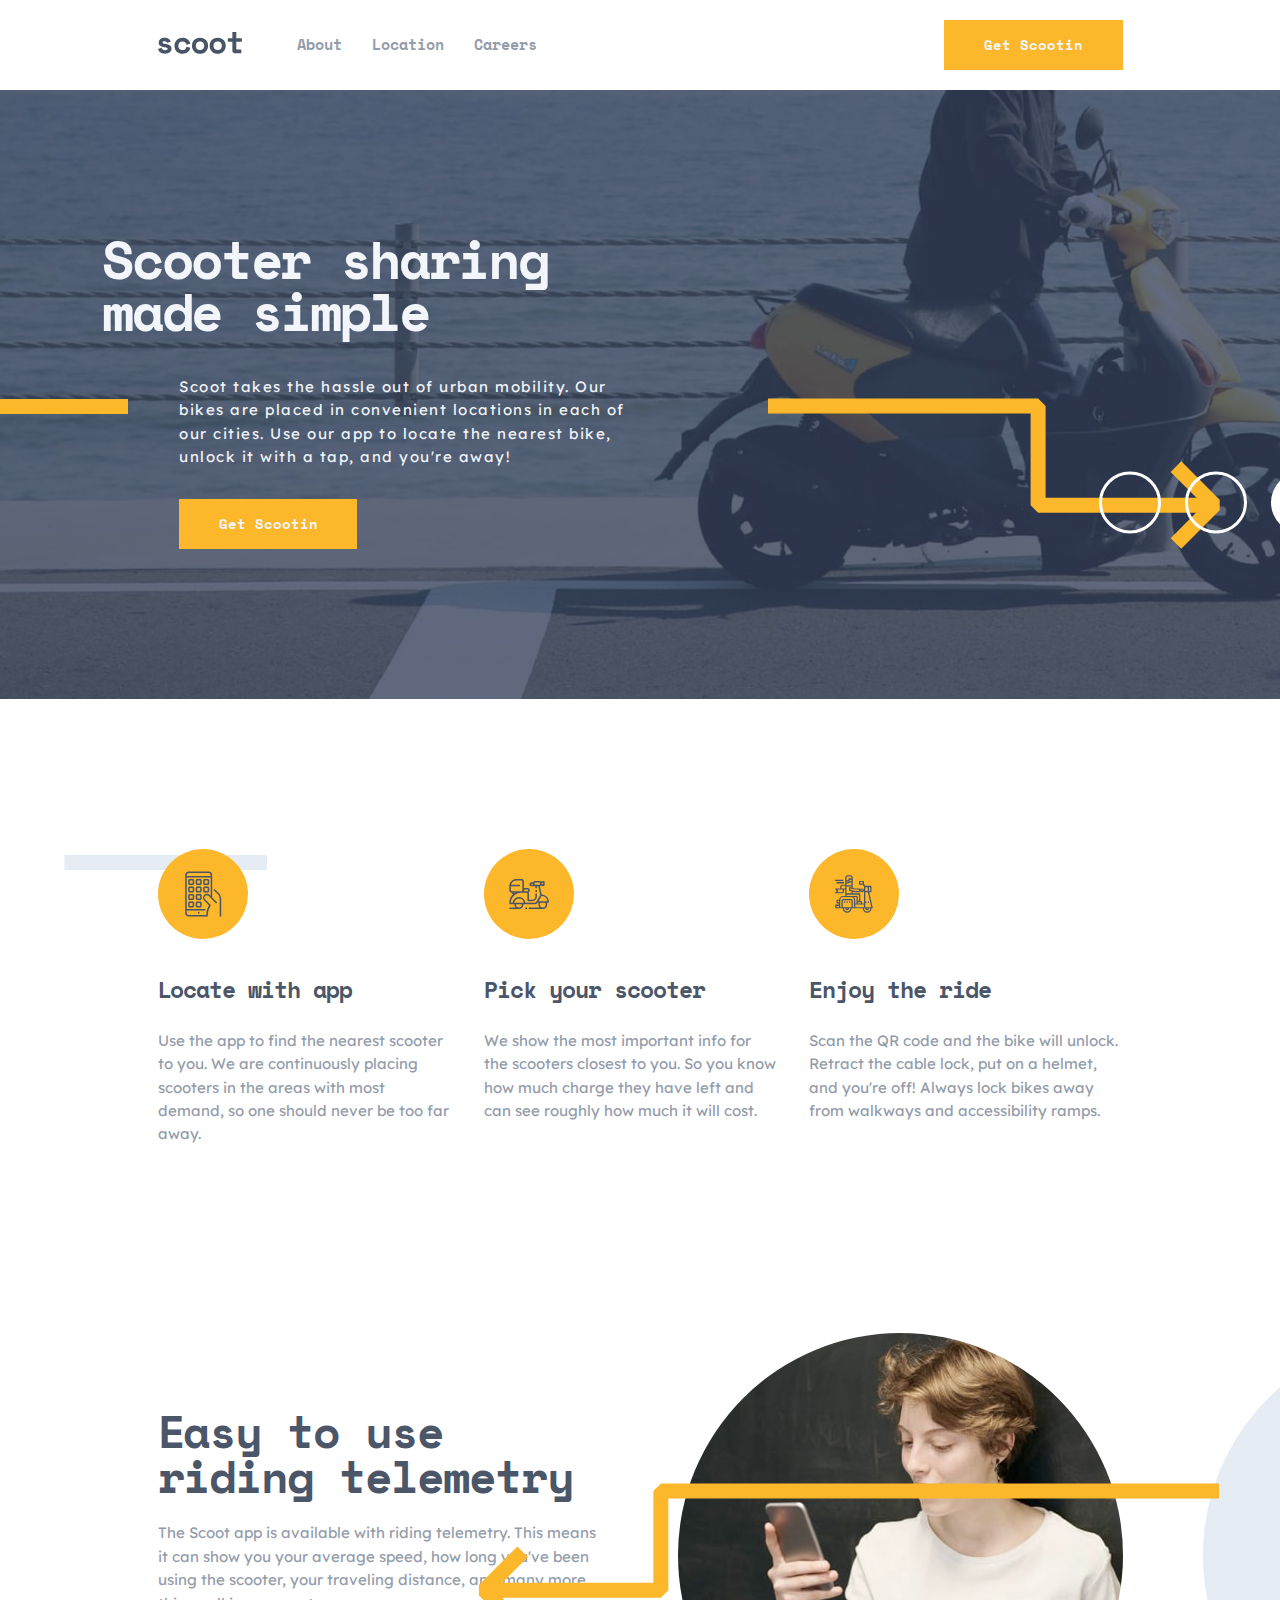
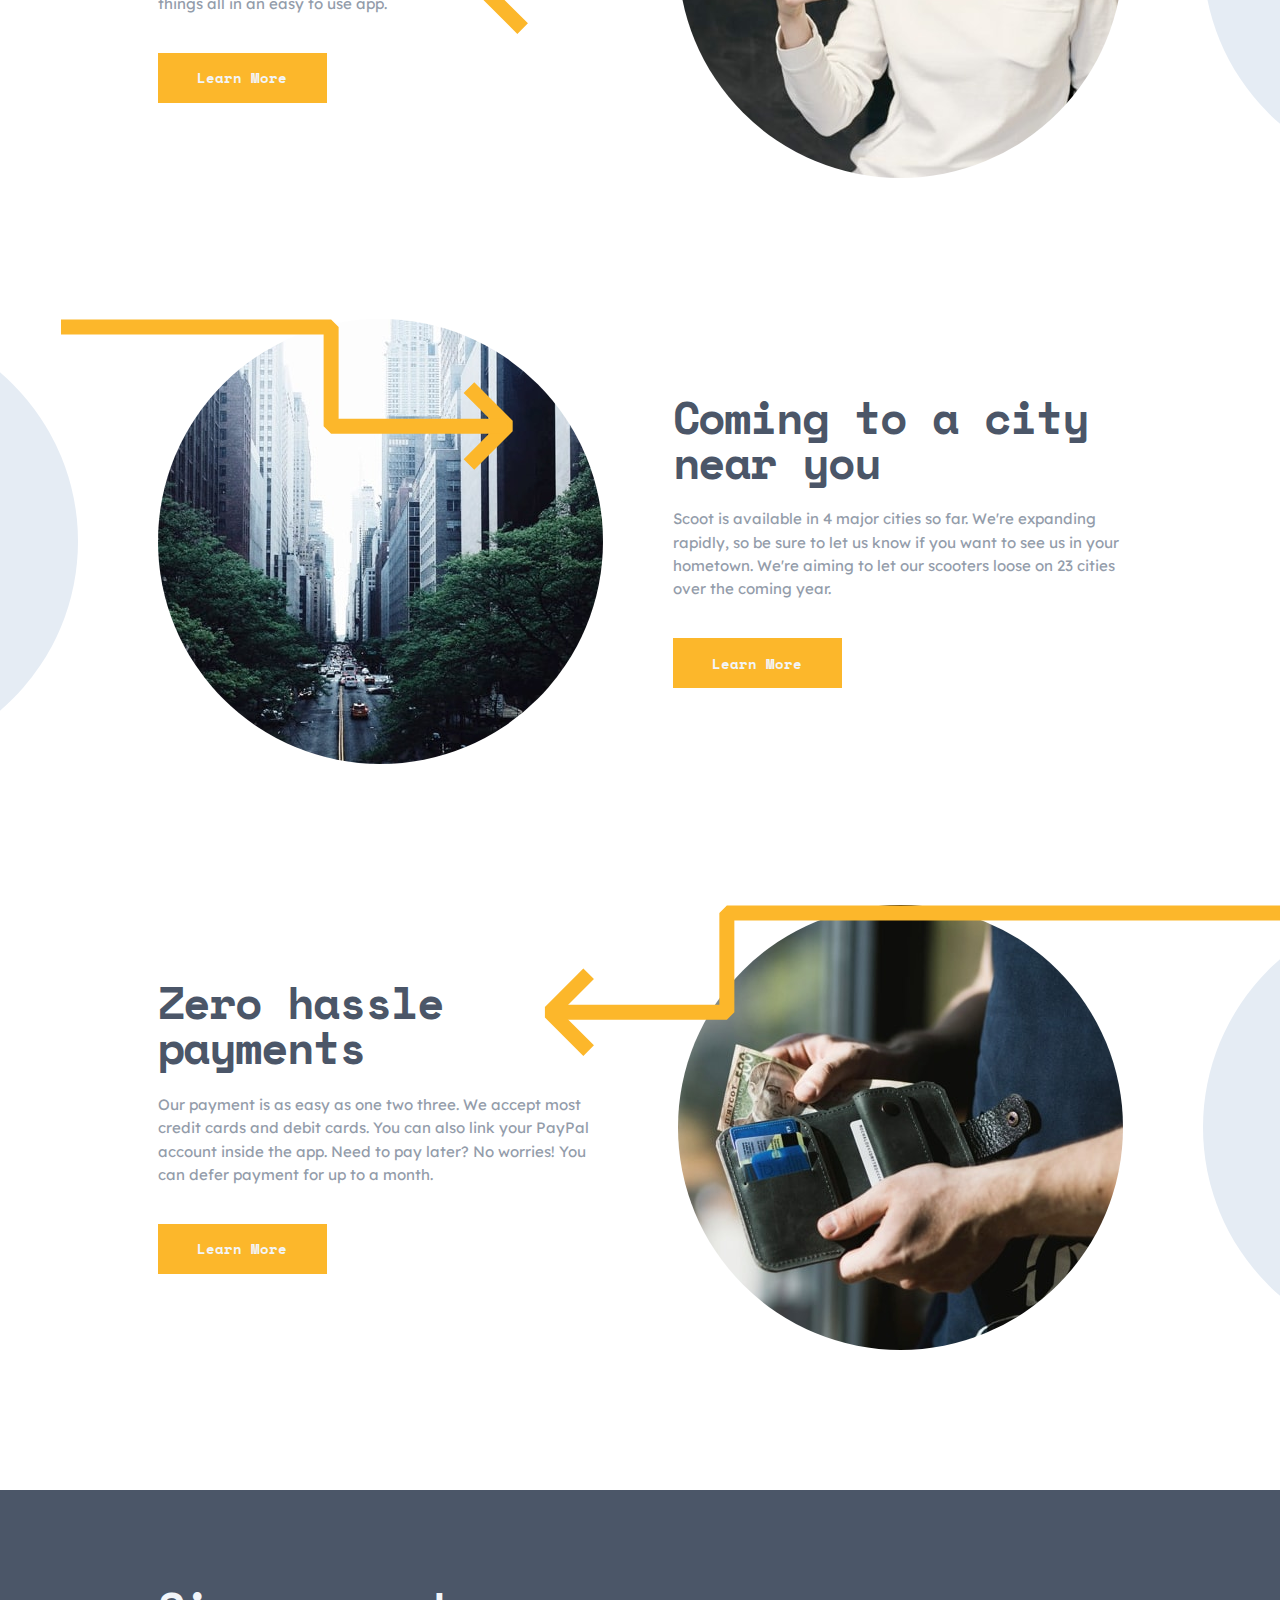
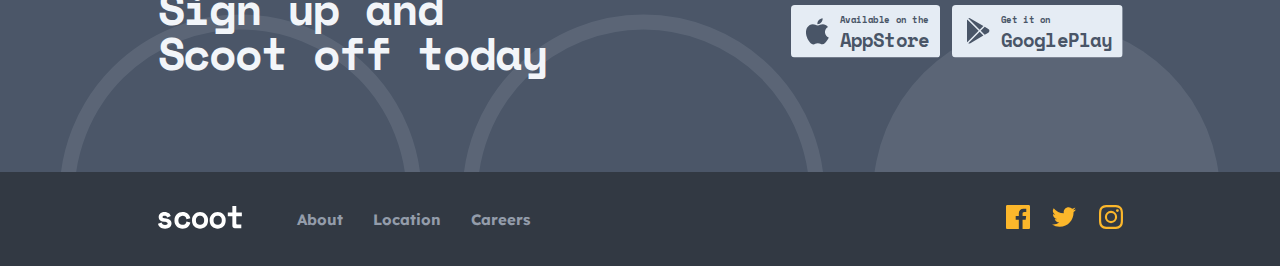
==== index.html @ b6e94b31 "first commit" ====
<!DOCTYPE html>
<html lang="en">

<head>
  <meta charset="UTF-8">
  <meta name="viewport" content="width=device-width, initial-scale=1.0">

  <link rel="icon" type="image/png" sizes="32x32" href="./src/assets/favicon-32x32.png">

  <title>Frontend Mentor | Scoot</title>

  <link rel="stylesheet" href="./src/css/styles.css">
  <script defer src="./src/js/script.js"></script>
</head>

<body>
  <!-- Header -->
  <header class='header'>
    <a href="#"><img class="logo" src="./src/assets/logo.svg" alt="Company Logo"></a>
    <button class="mobile-nav-toggle" aria-controls="primary-navigation" aria-expanded="false"></button>
    <nav data-visible="false">
      <ul>
        <li class="nav-links"><a href="./src/html/about.html">About</a></li>
        <li class="nav-links"><a href="./src/html/locations.html">Location</a></li>
        <li class="nav-links"><a href="./src/html/careers.html">Careers</a></li>
      </ul>
      <button class="primary" id="primary-nav-btn"><a href="#cta-section">Get Scootin</a></button>
    </nav>
  </header>

  <main>
    <!-- Hero Section-->
    <section id="hero-section">
      <div id="hero--main-content">
        <h1>Scooter sharing made simple</h1>
        <svg class="line" id="horizontal-yellow-line" xmlns="http://www.w3.org/2000/svg" width="203" height="15">
          <path fill="none" stroke="#FCB72B" stroke-width="15" d="M203 7.5H.5" />
        </svg>
        <p>Scoot takes the hassle out of urban mobility. Our bikes are placed in convenient
          locations in each of our cities. Use our app to locate the nearest bike, unlock
          it with a tap, and you're away!</p>
        <button class="primary"><a href="#cta-section">Get Scootin</a></button>
      </div>
      <svg class="right-arrow" xmlns="http://www.w3.org/2000/svg" width="452" height="151">
        <g fill="none" fill-rule="evenodd" stroke="#FCB72B" stroke-linejoin="bevel" stroke-width="15">
          <path d="M407.952 145.444l38.426-38.426-38.426-38.426" />
          <path d="M0 8h270.115v99.369h176.263" />
        </g>
      </svg>
      <svg class="white-circles" xmlns="http://www.w3.org/2000/svg" width="234" height="63">
        <g fill="none" fill-rule="evenodd">
          <circle cx="31" cy="31.5" r="29.5" stroke="#FFF" stroke-width="3" />
          <circle cx="117" cy="31.5" r="29.5" stroke="#FFF" stroke-width="3" />
          <circle cx="203" cy="31.5" r="31" fill="#FFF" />
        </g>
      </svg>
    </section>

    <!--- Features section --->
    <section id="features-section">
      <svg class="line" id="gray-line" xmlns="http://www.w3.org/2000/svg" width="203" height="15">
        <path fill="none" stroke="#FCB72B" stroke-width="15" d="M203 7.5H.5" />
      </svg>
      <ul>
        <li>
          <img src="./src/assets/icons/locate.svg" alt="Locate">
          <div>
            <h4>Locate with app</h4>
            <p>Use the app to find the nearest scooter to you. We are continuously placing scooters
              in the areas with most demand, so one should never be too far away.</p>
          </div>
        </li>
        <li>
          <img src="./src/assets/icons/scooter.svg" alt="Scooter">
          <div>
            <h4>Pick your scooter</h4>
            <p>We show the most important info for the scooters closest to you. So you know how much
              charge they have left and can see roughly how much it will cost.</p>
          </div>
        </li>
        <li>
          <img src="./src/assets/icons/ride.svg" alt="Ride">
          <div>
            <h4>Enjoy the ride</h4>
            <p>Scan the QR code and the bike will unlock. Retract the cable lock, put on a helmet,
              and you're off! Always lock bikes away from walkways and accessibility ramps.</p>
          </div>
        </li>
      </ul>
    </section>

    <!-- Description section -->
    <section class="description-section">
      <ul>
        <li class="description" id="description__1">
          <img class="description-img" src="./src/assets/images/telemetry.jpg" alt="Riding telemetry">
          <svg class="left-downward-arrow" xmlns="http://www.w3.org/2000/svg" width="741" height="151">
            <g fill="none" fill-rule="evenodd" stroke="#FCB72B" stroke-linejoin="bevel" stroke-width="15">
              <path d="M740.969 8H182.854v99.369H6.591" />
              <path d="M44.64 145.64L6.214 107.214 44.64 68.787" />
            </g>
          </svg>
          <svg class="circle" id="circle__1" xmlns="http://www.w3.org/2000/svg" width="445" height="445">
            <circle cx="302.5" cy="222.5" r="222.5" fill="#E5ECF4" fill-rule="evenodd" transform="translate(-80)" />
          </svg>
          <div class="description-text">
            <h2>Easy to use riding telemetry</h2>
            <p>The Scoot app is available with riding telemetry. This means it can show you your
              average speed, how long you've been using the scooter, your traveling distance,
              and many more things all in an easy to use app.</p>
            <button class="primary"><a href="./src/html/about.html">Learn More</a></button>
          </div>
        </li>
        <li class="description" id="description__2">
          <img class="description-img" src="./src/assets/images/near-you.jpg" alt="City near you">
          <svg class="right-arrow" xmlns="http://www.w3.org/2000/svg" width="452" height="151">
            <g fill="none" fill-rule="evenodd" stroke="#FCB72B" stroke-linejoin="bevel" stroke-width="15">
              <path d="M407.952 145.444l38.426-38.426-38.426-38.426" />
              <path d="M0 8h270.115v99.369h176.263" />
            </g>
          </svg>
          <svg class="circle" id="circle__2" xmlns="http://www.w3.org/2000/svg" width="445" height="445">
            <circle cx="302.5" cy="222.5" r="222.5" fill="#E5ECF4" fill-rule="evenodd" transform="translate(-80)" />
          </svg>
          <div class="description-text">
            <h2>Coming to a city near you</h2>
            <p>Scoot is available in 4 major cities so far. We're expanding rapidly, so be sure
              to let us know if you want to see us in your hometown. We're aiming to let our
              scooters loose on 23 cities over the coming year.</p>
            <button class="primary"><a href="./src/html/locations.html">Learn More</a></button>
          </div>
        </li>
        <li class="description" id="description__3">
          <img class="description-img" src="./src/assets/images/payments.jpg" alt="Zero hassle payments">
          <svg class="left-downward-arrow" xmlns="http://www.w3.org/2000/svg" width="741" height="151">
            <g fill="none" fill-rule="evenodd" stroke="#FCB72B" stroke-linejoin="bevel" stroke-width="15">
              <path d="M740.969 8H182.854v99.369H6.591" />
              <path d="M44.64 145.64L6.214 107.214 44.64 68.787" />
            </g>
          </svg>
          <svg class="circle" id="circle__3" xmlns="http://www.w3.org/2000/svg" width="445" height="445">
            <circle cx="302.5" cy="222.5" r="222.5" fill="#E5ECF4" fill-rule="evenodd" transform="translate(-80)" />
          </svg>
          <div class="description-text">
            <h2>Zero hassle payments</h2>
            <p>Our payment is as easy as one two three. We accept most credit cards and debit cards.
              You can also link your PayPal account inside the app. Need to pay later? No worries!
              You can defer payment for up to a month.</p>
            <button class="primary"><a href="./src/html/about.html">Learn More</a></button>
          </div>
        </li>
      </ul>
    </section>

    <!-- Call-to-action section -->
    <section id="cta-section">
      <div id="cta--main-content">
        <h2 id="cta--heading">Sign up and Scoot off today</h2>
        <div id="cta-downloads">
          <svg class="download-store" viewBox="0 0 159 56">
            <use href="./src/assets/icons/collated_icons.svg#app-store"></use>
          </svg>
          <svg class="download-store" viewBox="0 0 182 56">
            <use href="./src/assets/icons/collated_icons.svg#google-play"></use>
          </svg>
        </div>
      </div>
    </section>
  </main>

  <footer>
    <a href="#"><img class="logo" src="./src/assets/logo.svg" alt="Company Logo"></a>
    <div id="footer-main-content">
      <nav>
        <ul>
          <li><a href="./src/html/about.html">About</a></li>
          <li><a href="./src/html/locations.html">Location</a></li>
          <li><a href="./src/html/careers.html">Careers</a></li>
        </ul>
      </nav>
      <div class="social-media-grp">
        <a href="#">
          <svg class="social-media-icons" xmlns="http://www.w3.org/2000/svg" width="24" height="24">
            <path fill="#FCB72B" d="M22.675 0H1.325C.593 0 0 .593 0 1.325v21.351C0 23.407.593 24 1.325 24H12.82v-9.294H9.692v-3.622h3.128V8.413c0-3.1 1.893-4.788 4.659-4.788 1.325 0 2.463.099 2.795.143v3.24l-1.918.001c-1.504 0-1.795.715-1.795 1.763v2.313h3.587l-.467 3.622h-3.12V24h6.116c.73 0 1.323-.593 1.323-1.325V1.325C24 .593 23.407 0 22.675 0z" />
          </svg>
        </a>
        <a href="#">
          <svg class="social-media-icons" xmlns="http://www.w3.org/2000/svg" width="24" height="20">
            <path fill="#FCB72B" d="M24 2.557a9.83 9.83 0 01-2.828.775A4.932 4.932 0 0023.337.608a9.864 9.864 0 01-3.127 1.195A4.916 4.916 0 0016.616.248c-3.179 0-5.515 2.966-4.797 6.045A13.978 13.978 0 011.671 1.149a4.93 4.93 0 001.523 6.574 4.903 4.903 0 01-2.229-.616c-.054 2.281 1.581 4.415 3.949 4.89a4.935 4.935 0 01-2.224.084 4.928 4.928 0 004.6 3.419A9.9 9.9 0 010 17.54a13.94 13.94 0 007.548 2.212c9.142 0 14.307-7.721 13.995-14.646A10.025 10.025 0 0024 2.557z" />
          </svg>
        </a>
        <a href="#">
          <svg class="social-media-icons" xmlns="http://www.w3.org/2000/svg" width="24" height="24">
            <path fill="#FCB72B" d="M12 2.163c3.204 0 3.584.012 4.85.07 3.252.148 4.771 1.691 4.919 4.919.058 1.265.069 1.645.069 4.849 0 3.205-.012 3.584-.069 4.849-.149 3.225-1.664 4.771-4.919 4.919-1.266.058-1.644.07-4.85.07-3.204 0-3.584-.012-4.849-.07-3.26-.149-4.771-1.699-4.919-4.92-.058-1.265-.07-1.644-.07-4.849 0-3.204.013-3.583.07-4.849.149-3.227 1.664-4.771 4.919-4.919 1.266-.057 1.645-.069 4.849-.069zM12 0C8.741 0 8.333.014 7.053.072 2.695.272.273 2.69.073 7.052.014 8.333 0 8.741 0 12c0 3.259.014 3.668.072 4.948.2 4.358 2.618 6.78 6.98 6.98C8.333 23.986 8.741 24 12 24c3.259 0 3.668-.014 4.948-.072 4.354-.2 6.782-2.618 6.979-6.98.059-1.28.073-1.689.073-4.948 0-3.259-.014-3.667-.072-4.947-.196-4.354-2.617-6.78-6.979-6.98C15.668.014 15.259 0 12 0zm0 5.838a6.162 6.162 0 100 12.324 6.162 6.162 0 000-12.324zM12 16a4 4 0 110-8 4 4 0 010 8zm6.406-11.845a1.44 1.44 0 100 2.881 1.44 1.44 0 000-2.881z" />
          </svg>
        </a>
      </div>
    </div>
  </footer>
</body>

</html>
---- src/css/styles.css ----
@import url('https://fonts.googleapis.com/css2?family=Lexend+Deca&family=Space+Mono:wght@400;700&display=swap');

*,
*::before,
*::after {
  box-sizing: border-box;
  margin: 0;
  padding: 0;
}

:root {
    font-family: 'Lexend Deca', sans-serif;
    font-size: var(--r15);
    line-height: var(--lineHt--25);

    /* Highlight */
    --yellow: #FCB72B;
    --light-yellow: #FFF4DF;

    /* Primary/Neutral */
    --snow:  #F2F5F9;
    --light-grey: #E5ECF4;
    --dim-grey:  #939CAA;
    --dark-navy: hsl(216, 16%, 35%);
    --very-dark-navy: hsla(215, 14%, 23%, 1);
}

html {
    --r56: calc((56 / var(--base) * 1rem));
    --r48: calc((48 / var(--base) * 1rem));

    --r20: calc((20 / var(--base) * 1rem));
    --r18: calc((18 / var(--base) * 1rem));
    --r15: calc((15 / var(--base) * 1rem));
    --r14: calc((14 / var(--base) * 1rem));
    --r12: calc((12 / var(--base) * 1rem));
    --r10: calc((10 / var(--base) * 1rem));

    --lineHt-56:  calc((56 / var(--base) * 1rem));
    --lineHt-48:  calc((48 / var(--base) * 1rem));
    --lineHt-28:  calc((28 / var(--base) * 1rem));
    --lineHt-25:  calc((25 / var(--base) * 1rem));

    --base: 16;
}

/* --------------------------------

    Default settings

----------------------------------- */

/* Inherit fonts */
input,
button,
textarea {
    font: inherit;
}

ul {
    list-style: none;
}

img {
    max-width: 100%;
}

html, body {
    scroll-behavior: smooth;
}

h1,h2,h3,h4,h5,.number-tags,.bubble span {
    font-family: 'Space Mono', monospace;
    font-weight: 700;
}

h1 {
    color: var(--snow);
    font-size: 2.5rem;
    line-height: 2.5rem;
    letter-spacing: -0.11163rem;
}

h2 {
    color: var(--dark-navy);
    font-size: 2rem;
    line-height: 2rem;
    letter-spacing: -0.08931rem;
}

h3,
.number-tags {
    color: var(--dark-navy);
    font-size: 1.5rem;
    line-height: 1.75rem;
    letter-spacing: -0.06694rem;
}

h4 {
    color: var(--dark-navy);
    font-size: 1.25rem;
    line-height: 1.75rem;
    letter-spacing: -0.05581rem;
}

h5,
.bubble span {
    color: var(--dark-navy);
    font-size: 1.25rem;
    line-height: var(--lineHt-28);
    letter-spacing: -0.06694rem;
}

@media (min-width: 768px) { /*tablet, desktop and above*/
    h1 {
        font-size: var(--r56);
        line-height: var(--lineHt-56);
        letter-spacing: -0.15625rem;
    }
    
    h2 {
        font-size: var(--r48);
        line-height: var(--lineHt-48);
        letter-spacing: -0.13394rem;
    }
    
    h3 {
        font-size: 2.5rem;
        line-height: var(--lineHt-48);
        letter-spacing: -0.11163rem;
    }
    
    h4 {
        font-size: 1.5rem;
        line-height: var(--lineHt-28);
        letter-spacing: -0.06694rem;
    }

    .bubble span {
        font-size: 0.8125rem;
        line-height: 1.75rem;
        letter-spacing: -0.03625rem;
    }
}

p {
    color: var(--dim-grey);
    line-height: var(--lineHt-25);
    font-weight: 400;
}

a {
    text-decoration: none;
    color: inherit;
}

.scrollto {
    overflow-x: auto;
    overscroll-behavior-inline: contain;
    scroll-snap-type: inline mandatory;
}

.scrollto::-webkit-scrollbar {
    width: var(--r12);
    height: var(--r12); 
}

.scrollto::-webkit-scrollbar-thumb {
    background-color: var(--light-gray);
    border: 3px solid var(--white); 
    border-radius: var(--r20);
}

.scrollto:hover::-webkit-scrollbar-thumb {
    background-color: var(--gray3);
}

button {
    cursor: pointer;
    transition: all 0.3s ease-in;
}

button.primary {
    background-color: var(--yellow);
    border: 3px solid var(--yellow);
    color: var(--snow);
    font-family: 'Space Mono', monospace;
    font-size: var(--r15);
    line-height: var(--lineHt-25);
    font-weight: 700;
    padding: 0.6875rem 2.44rem;
}

button.primary:hover {
    background-color: transparent;
    border: 3px solid var(--yellow);
    color: var(--yellow);
}

body {
    min-height: 100vh;
}

/* --------------------------------

    Header + Nav Side Menu 

----------------------------------- */
header,
header nav,
header nav ul {
    display: flex;
    align-items: center;
}

header {
    position: relative;
    height: 6rem;
    padding: 2rem 10.5rem;
}

header .logo {
    padding-right: 3.64rem;
}

.mobile-nav-toggle {
    display: none;
}

header nav {
    color: var(--dim-grey);
    font-family: 'Space Mono', monospace;
    font-weight: 700;
    justify-content: space-between;
    width: 100%;
}

header nav ul {
    gap: 2rem;
}

nav a { /*for underline hover effect*/
    position: relative;
    width: fit-content;
    margin: auto;
    line-height: var(--lineHt-25);
}

nav a::before { /*for underline hover effect*/
    content: "";
    position: absolute;
    display: block;
    width: 100%;
    height: 2px;
    margin: auto;
    bottom: -0.3rem;
    left: 0;
    background-color: var(--yellow);
    transform: scaleX(0);
    transition: transform 0.3s ease;
}

nav a:hover::before { /*for underline hover effect*/
    transform: scaleX(1);
}

@media (max-width:1024px) {
    header {
        justify-content: center;
        position: relative;
        padding: 0 2.45rem;
    }
}

@media (max-width:768px) { /*means in mobile mode*/
    button#primary-nav-btn {
        width: 100%;
    }

    header {
        height: 4.3rem;
    }
    
    header .logo {
        height: 1.25rem;
        padding-right: 0;
    }

    .mobile-nav-toggle {
        display: block;
        background: transparent url("../assets/icons/hamburger.svg") no-repeat;
        width: 2rem;
        aspect-ratio: 1;
        border: none;
        outline: none;
        position: absolute;
        top: 1.6rem;
        left: 2rem;
    }

    .mobile-nav-toggle[aria-expanded = "true"] {
        background: transparent url("../assets/icons/close.svg") no-repeat;
    }

    header nav {
        flex-direction: column;
        justify-content: space-between;
        background-color: hsla(216, 16%, 35%, 1);

        height: calc(100vh - 4.29rem);
        width: 66%;
        position: absolute;
        top: 4.3rem;
        left: 0;
        padding: 4rem 2rem 2rem;
        z-index: 10000;
        transform: translateX(-100%);
        transition: all 0.35s ease-in-out;
    }

    header nav[data-visible = 'true'] {
        transform: translateX(0%);
    }

    header nav ul {
        flex-direction: column;
        align-items: start;
        width: 100%;
    }

    header nav ul li {
        color: snow;
        font-family: 'Space Mono', monospace; 
        font-weight: 700;
        font-size: 1.125rem;
        line-height: 1.5625rem;
        gap: 1.5rem;
    }
}

/*-------------------------------------------------------------------------*/

/* --------------------------------

    Hero Section 

----------------------------------- */
#hero-section {
    background-image: url("../assets/images/home-hero-mobile.jpg");
    background-repeat: no-repeat;
    background-size: cover;
    background-position: center;
    position: relative;
    height: 40.625rem;
    overflow: hidden;
}

#hero--main-content {
    height: 100%;
    text-align: center;
    padding: 7.2rem 2rem;
}

#hero--main-content h1 {
    max-width: 20rem;
    margin: auto;
    padding-bottom: 1.5rem;
}

#horizontal-yellow-line {
    display: none;
}

#hero--main-content p {
    color: var(--snow); /*overriding typical setting*/
    margin: auto;
    padding-bottom: 2rem;
    
}

#hero-section .right-arrow {
    position: absolute;
    bottom: 2rem;
    right: 60%;
}

.white-circles {
    display: none;
}

@media (min-width: 768px) { /*For tablet*/
    #hero-section {
        background-image: url("../assets/images/home-hero-tablet.jpg");
    }

    #hero--main-content h1,
    #hero--main-content p {
        max-width: 36rem;
    }

    #hero--main-content p {
        letter-spacing: 1.5px;
    }

    #hero-section .white-circles {
        display: block;
        position: absolute;
        right: -2rem;
        bottom: 2.8rem;
    }
}

@media (min-width: 1024px) { /*For desktop*/
    #hero-section {
        background-image: url("../assets/images/home-hero-desktop.jpg");
    }

    #hero--main-content {
        text-align: start;
        padding: 9.5rem 0;
    }

    #hero--main-content h1 {
        max-width: 36rem;
        margin-left: clamp(2.5rem, 8vw, 10.5rem);
        padding-bottom: 2.5rem;
    }

    #horizontal-yellow-line {
        display: inline-block;
        position: absolute;
        bottom: 19rem;
        left: -5rem;
    }

    #hero--main-content p {
        max-width: 31rem;
        margin-left: clamp(5rem, 14vw, 16rem);
        padding-bottom: 2rem;
    }

    #hero--main-content .primary {
        margin-left: clamp(5rem, 14vw, 16rem);
    }

    #hero-section .right-arrow {
        bottom: 10rem;
        left: clamp(30vw, 60vw, 80vw);
    }

    #hero-section .white-circles {
        right: -3.5rem !important;
        bottom: 11rem !important;
    }
}

/* --------------------------------

    Features Section 

----------------------------------- */
#features-section {
    text-align: center;
    padding: 7.5rem 2rem 5.5rem 2rem;
}

#features-section img {
    width: 3.5rem;
    height: 3.5rem;
}

#features-section h4 {
    padding: 1.5rem 0;
}

#features-section p {
    padding-bottom: 3rem;
}

#vertical-gray-line {
    display: none;
}

@media (min-width: 768px) { /*For tablet*/
    #features-section {
        text-align: start;
        padding: 7.63rem 6rem 5.5rem 8rem;
    }
    
    #features-section img {
        width: 6rem;
        height: 6rem;
    }
    
    #features-section h4 {
        padding: 0 0 1.7rem 0;
    }
    
    #features-section p {
        padding-bottom: 2.5rem;
    }

    #features-section ul {
        position: relative;
    }

    #features-section li {
        display: flex;
        gap: 5rem;
    }

    #features-section #gray-line {
        display: block;
        position: absolute;
        z-index: -1;
        rotate: 90deg;
        left: 4.25rem;
        bottom: 0;
        transform: scaleX(2.5);
    }

    #features-section #gray-line path {
        stroke: var(--light-grey);
    }
}

@media (min-width: 1024px) {
    #features-section {
        padding: 10rem 10.5rem;
    }

    #features-section ul {
        display: flex;
        gap: 2rem;
    }

    #features-section li {
        flex-direction: column;
        gap: 2.5rem;
    }

    #features-section #gray-line {
        rotate: 0deg;
        left: 4.25rem;
        bottom: 2rem;
        transform: scaleX(1);
    }
}

/* --------------------------------

    Description Section 

----------------------------------- */
.description-section {
    overflow: hidden;
    padding: 0 2rem;
    text-align: center;
}

.description-section ul li {
    padding-bottom: 7.5rem;
    position: relative;
}

.description-img {
    border-radius: 50%;
}

#description__1 .left-downward-arrow,
#description__2 .right-arrow,
#description__3 .left-downward-arrow {
    position: absolute;
}

#description__1 .left-downward-arrow {
    top: 22%;
    left: 0;
}

#description__2 .right-arrow {
    top: 0;
    left: -10%;
}  

#description__3 .left-downward-arrow {
    top: 0;
    left: 40%;
}

.description h2 {
    padding-top: 3.5rem;
    max-width: 19.5rem;
    margin: auto;
}

.description p {
    padding: 1.5rem 0;
    max-width: 19.5rem;
    margin: auto;
}

.circle {
    display: none;
}


@media (min-width: 768px) {
    .description-section ul li {
        padding-bottom: 9.38rem;;
    }

    #description__1 .left-downward-arrow {
        right: -10%;
        left: auto;
    }

    .description h2 {
        max-width: 28.5rem;
    }

    .description p {
        padding: 2.5rem 0;
        max-width: 40rem;
    }
    
    .circle {
        display: inline-block;
        position: absolute;
        z-index: -1;
    }

    #circle__1,
    #circle__3 {
        right: -25rem;
    }

    #circle__2 {
        left: -25rem;
    }
}

@media (min-width: 1024px) {
    .description-section {
        padding: 0 10.5rem;
        text-align: start;
    }

    .description-section .description {
        display: flex;
        justify-content: space-between;
        align-items: center;
    }

    .description-section #description__1,
    .description-section #description__3 {
        flex-direction: row-reverse;
    }

    .description-section #description__2 {
        flex-direction: row;
    }

    #description__1 .left-downward-arrow {
        right: -10%;
        top: 10rem;
    }

    .description-section .description h2 {
        padding-top: 0;
        margin: 0;
    }

    .description-section .description p {
        padding: 1.5rem 0 2.5rem 0;
        max-width: 30rem;
        margin: 0;
    }

    #circle__1,
    #circle__3 {
        right: -35rem;
    }

    #circle__2 {
        left: -35rem;
    }
}

/* --------------------------------

    About - Hero Section 
    Careers - Hero Section 
    Location - Hero Section 

----------------------------------- */
.hero {
    height: 10rem;
    display: grid;
    place-items: center;
    margin-bottom: 4.5rem;
    position: relative;
    overflow: hidden;
}

#hero--about,
#hero--careers, 
#hero--locations {
    background-repeat: no-repeat;
    background-size: cover;
    background-position: center;
}

#hero--about {
    background-image: url("../assets/images/about-hero-mobile.jpg");
}

#hero--careers, 
#hero--locations {
    background-image: url("../assets/images/careers-location-hero-mobile.jpg");
}

.white-circles {
    display: none;
}

@media (min-width: 768px) { /*For tablet*/
    .hero {
        height: 12.5rem;
        justify-items: flex-start;
        padding-left: 6rem;
    }

    #hero--about {
        background-image: url("../assets/images/about-hero-tablet.jpg");
    }
    
    #hero--careers, 
    #hero--locations {
        background-image: url("../assets/images/careers-locations-hero-tablet.jpg");
    }
    
    .white-circles {
        display: block;
        position: absolute;
        right: -2rem;
        bottom: calc(50% - 2.1rem);
    }
}

@media (min-width: 1024px) { /*For desktop*/
    .hero {
        padding-left: 10.5rem;
        margin-bottom: 7.5rem;
    }

    #hero--about {
        background-image: url("../assets/images/about-hero-desktop.jpg");
    }
    
    #hero--careers, 
    #hero--locations {
        background-image: url("../assets/images/careers-locations-hero-desktop.jpg");
    }
}

/* --------------------------------

    About - Description Section (V similar to Description Section) 

----------------------------------- */
#about--description__1 .left-upward-arrow,
#about--description__2 .right-arrow {
    position: absolute;
}

#about--description__1 .left-upward-arrow {
    top: 22%;
    left: 0;
}

#about--description__2 .right-arrow {
    top: 0;
    right: 0;
}  

@media (min-width: 768px) {
    #about--description__1 .left-upward-arrow {
        right: -3.5%;
        left: auto;
    }

    #about--description__2 .right-arrow {
        left: -5%;
    } 

    #about--description-section ul li {
        padding-bottom: 5.5rem; /*override prev setting*/
    }
}

@media (min-width: 1024px) {
    #about--description-section ul li {
        padding-bottom: 7.5rem; /*override prev setting*/
    }

    .description-section #about--description__1 {
        flex-direction: row-reverse;
    }
    
    .description-section #about--description__2 {
        flex-direction: row;
    }
}

/* --------------------------------

    About - Values Section | More Details Section

----------------------------------- */
.more-details-section {
    text-align: center;
}

.more-details-section ul {
    padding: 3rem 2rem;
}

.more-details-section ul li {
    padding-bottom: 4rem;
}

.more-details-section div {
    position: relative;
    margin-bottom: 4rem;
}

.more-details-img {
    border-radius: 50%;
}

.more-details-section h3 {
    padding-bottom: 1.7rem;
}

.more-details-section .number-tags {
    display: grid;
    place-items: center;
    position: absolute;
    bottom: -2.5rem;
    left: calc(50% - 3rem);
    z-index: 1000;

    background-color: var(--yellow);
    height: 6rem;
    aspect-ratio: 1;
    border-radius: 50%;
}

@media (min-width: 768px) {
    .more-details-section ul {
        padding: 5rem 2rem 1.5rem 2rem;
    }

    .more-details-section p {
        max-width: 40rem;
        margin: auto;
    }
}

@media (min-width: 1024px) {
    .more-details-section {
        padding: 0 10.5rem;
    }

    .more-details-section ul {
        display: flex;
        gap: 2rem;
        padding: 7.5rem 0;
    }

    .more-details-section ul li {
        padding-bottom: 0;
    }
}

/* --------------------------------

    About - FAQs Section 

----------------------------------- */
#about--faqs-section {
    padding: 2rem 2rem 7.5rem 2rem;
}

#about--faqs-section h2,
.faqs h3 {
    text-align: center;
}

.faqs h3 {
    padding: 3rem 0 2rem;
}

.faqs ul li {
    background-color: var(--light-grey);
    padding: 2rem 2rem 0 2rem;
    margin-bottom: 1rem;
}

#about--faqs-section ul li p {
    color: var(--dark-navy); /*overriding typical setting*/
    padding: 1rem 0 1.5rem 0;
}

/* ------ Accordion animation ----- */
.transition, 
.faqs ul li i:before, 
.faqs ul li i:after, 
.faqs p {
    transition: all 0.25s ease-in-out;
}

.flipIn, 
.faqs ul li, 
.faqs h5 {
    animation: flipdown 0.5s ease both;
}

.faqs ul li:nth-of-type(1) {
    animation-delay: 0.5s;
}

.faqs ul li:nth-of-type(2) {
    animation-delay: 0.75s;
}

.faqs ul li:nth-of-type(3) {
    animation-delay: 1s;
}

.faqs ul li:last-of-type {
    padding-bottom: 0;
}

ul li i {
    position: absolute;
    transform: translate(-2.5rem, 0);
    margin-top: -1.25rem;
    right: 0;
}

ul li i:before, 
ul li i:after {
    content: "";
    position: absolute;
    background-color: var(--yellow);
    width: 4px;
    height: var(--r10);
}

ul li i:before {
    transform: translate(-2px, 0) rotate(45deg);
}

ul li i:after {
    transform: translate(2px, 0) rotate(-45deg);
}

ul li input[type=checkbox] {
    position: absolute;
    cursor: pointer;
    width: 100%;
    height: 100%;
    z-index: 1;
    opacity: 0;
    right:0;
    top: 0;
}

ul li input[type=checkbox]:checked ~ p {
    max-height: 0;
    opacity: 0;
    transform: translate(0, 50%);
}

ul li input[type=checkbox]:checked ~ i:before {
    transform: translate(2px, 0) rotate(45deg);
}

ul li input[type=checkbox]:checked ~ i:after {
    transform: translate(-2px, 0) rotate(-45deg);
}

@keyframes flipdown {
    0% {
        opacity: 0;
        transform-origin: top center;
        transform: rotateX(-90deg);
    }

    5% {
        opacity: 1;
    }

    80% {
        transform: rotateX(8deg);
    }

    83% {
        transform: rotateX(6deg);
    }

    92% {
        transform: rotateX(-3deg);
    }

    100% {
        transform-origin: top center;
        transform: rotateX(0deg);
    }
}

/* ------ Accordion animation ----- */

@media (min-width: 1024px) {
    #about--faqs-section {
        padding: 0 10.5rem 9rem 10.5rem;
    }

    .faqs {
        display: flex;
        flex-direction: row;
        gap: 3rem;
        padding-top: 3rem;
    }

    .faqs h3 {
        flex: 1;
        padding: 0;
    }

    .faqs ul {
        flex: 2;
    }
}

/* --------------------------------

    Careers - Description Section (V similar to Description Section)

----------------------------------- */
#careers--description__1 .left-downward-arrow {
    position: absolute;
    top: 32%;
    left: 0;
}

@media (min-width: 768px) {
    #careers--description__1 .left-downward-arrow {
        right: -3.5%;
        left: auto;
    }
}

@media (min-width: 1024px) {
    .description-section #careers--description__1 {
        flex-direction: row-reverse;
    }
}

/* --------------------------------

    Careers - Jobs Section 

----------------------------------- */
#careers--jobs-section {
    text-align: center;
    padding: 0 2rem 6.5rem 2rem;
}

#careers--jobs-section ul li {
    background-color: var(--snow);
    padding: 2.25rem 2rem 2rem;
    margin-bottom: 1rem;
}

#careers--jobs-section ul li p {
    padding-bottom: 1rem;
}

#careers--jobs-section ul li .primary {
    width: 100%;
}

@media (min-width: 768px) {
    #careers--jobs-section {
        text-align: start;
    }    

    #careers--jobs-section ul li {
        display: flex;
        justify-content: space-between;
    }

    #careers--jobs-section ul li p {
        padding-bottom: 0;
    }

    #careers--jobs-section ul li .primary {
        width: 11.25rem;
    }
}

@media (min-width: 1024px) {
    #careers--jobs-section {
        padding: 0 10.5rem;
    }    
}

/* --------------------------------

    Locations - Jobs Section 

----------------------------------- */
#locations--info-section {
    padding: 0 2rem 4.5rem 2rem;
}

#locations--info-section #world-map div:first-child {
    padding-bottom: 3rem;
}

#locations--info-section img {
    width: 100%;
}

#locations--info-section .bubble {
    background-color: var(--light-yellow);
    margin-bottom: 1rem;
    padding: 1.25rem 0;
    text-align: center;
    width: 100%;
}

#more-info-text {
    padding-top: 3.5rem;
    text-align: center;
}

#more-info-text p {
    padding: 2rem 0;
}

@media (min-width: 768px) {
    #locations--info-section #world-map {
        position: relative;
    }


    #locations--info-section {
        padding: 0 2rem 7.5rem 2rem;
    }

    .bubble {
        position: absolute;
        background-color: var(--yellow) !important;
        margin-bottom: 0 !important;
        padding: 0.3rem 0 !important;
        width: 7.5rem !important;
    }

    .bubble:after {
        content: '';
        position: absolute;
        display: block;
        width: 0;
        z-index: 1;
        border-style: solid;
        border-color: var(--yellow) transparent;
        border-width: 0.5rem var(--r10) 0;
        bottom: -0.4rem;
        left: 50%;
        margin-left: -10px;
    }

    #new-york {
        top: 18.5%;
        left: 18%;
    }

    #london {
        top: 11%;
        left: 38.5%;
    }

    #jakarta {
        top: 53.5%;
        left: 73%;
    }
    
    #yokohama {
        top: 23%;
        left: 80.5%;
    }

    #more-info-text p {
        max-width: 40rem;
        margin: auto;
        padding: 2rem 0;
    }
}

@media (min-width: 1024px) {
    #locations--info-section {
        padding: 0 10.5rem 7.5rem 10.5rem;
    }

    #more-info-text {
        display: flex;
        text-align: start;
        gap: 3rem;
        justify-content: space-between;
        align-items: center;
    }

    #more-info-text h2 {
        min-width: 18rem;
    }

    #more-info-text p {
        padding: 0;
        margin: 0;
    }

    #more-info-text .primary {
        max-width: 11.5rem;
        height: auto;
    }
}


/*-------------------------------------------------------------------------*/

/* --------------------------------

    Call To Action Section 

----------------------------------- */

#cta-section {
    background-color: var(--dark-navy);
    background-image: url("../assets/patterns/semi-circles.svg");
    background-repeat: no-repeat;
    background-position: 80% bottom;
    overflow: hidden;
}

#cta--main-content {
    color: var(--snow);
    padding: 5.5rem 2rem;
    text-align: center;
}

#cta--main-content #cta--heading {
    padding-bottom: 2.5rem;
    color: var(--snow);
}

#cta-downloads {
    display: flex;
    align-items: center;
    justify-content: center;
    gap: 0.8rem;
}

.download-store {
    height: 2.5rem;
}

@media (min-width: 768px) {
    #cta-section {
        background-position: center bottom;
    }
    
    #cta--main-content #cta--heading {
        max-width: 28.5rem;
        margin: auto;
    }
}

@media (min-width: 1024px) {
    #cta--main-content {
        display: flex;
        padding: 6.4rem 10.5rem;
        text-align: start;
        justify-content: space-between;
    }

    #cta--main-content #cta--heading {
        padding-bottom: 0;
        margin: 0;
    }

    .download-store {
        height: 3.5rem;
    }
}

/* --------------------------------

    Footer Section 

----------------------------------- */
footer {
    background-color: var(--very-dark-navy);
    text-align: center;
    padding: 4rem 0 5.5rem 0;
}

footer .logo {
    filter: grayscale(100%) invert(100%) brightness(200%);
    padding-right: 0;
}

footer nav ul {
    color: var(--dim-grey);
    display: flex;
    flex-direction: column;
    font-weight: 700;
    gap: 1rem;
    padding: 2.6rem 0 5.3rem 0;
}

footer nav a::before { /*for underline hover effect*/
    background-color: var(--snow);
}

.social-media-grp {
    display: flex;
    align-items: center;
    justify-content: center;
    gap: 1.5rem;
}

.social-media-icons {
    cursor: pointer;
    transition: all 0.3s ease;
}

.social-media-icons:hover path {
    fill: var(--snow);
}

@media (min-width: 768px) {
    footer {
        display: flex;
        align-items: center;
        padding: 2.2rem 2.5rem;
    }

    footer .logo {
        padding-right: 3.64rem;
    }

    footer nav ul {
        flex-direction: row;
        padding: 0;
        gap: 2rem;
    }

    #footer-main-content {
        display: flex;
        align-items: center;
        justify-content: space-between;
    }
    
    #footer-main-content {
        width: 100%;
    }
}

@media (min-width: 1024px) {
    footer {
        padding: 2.2rem 10.5rem;
    }
}
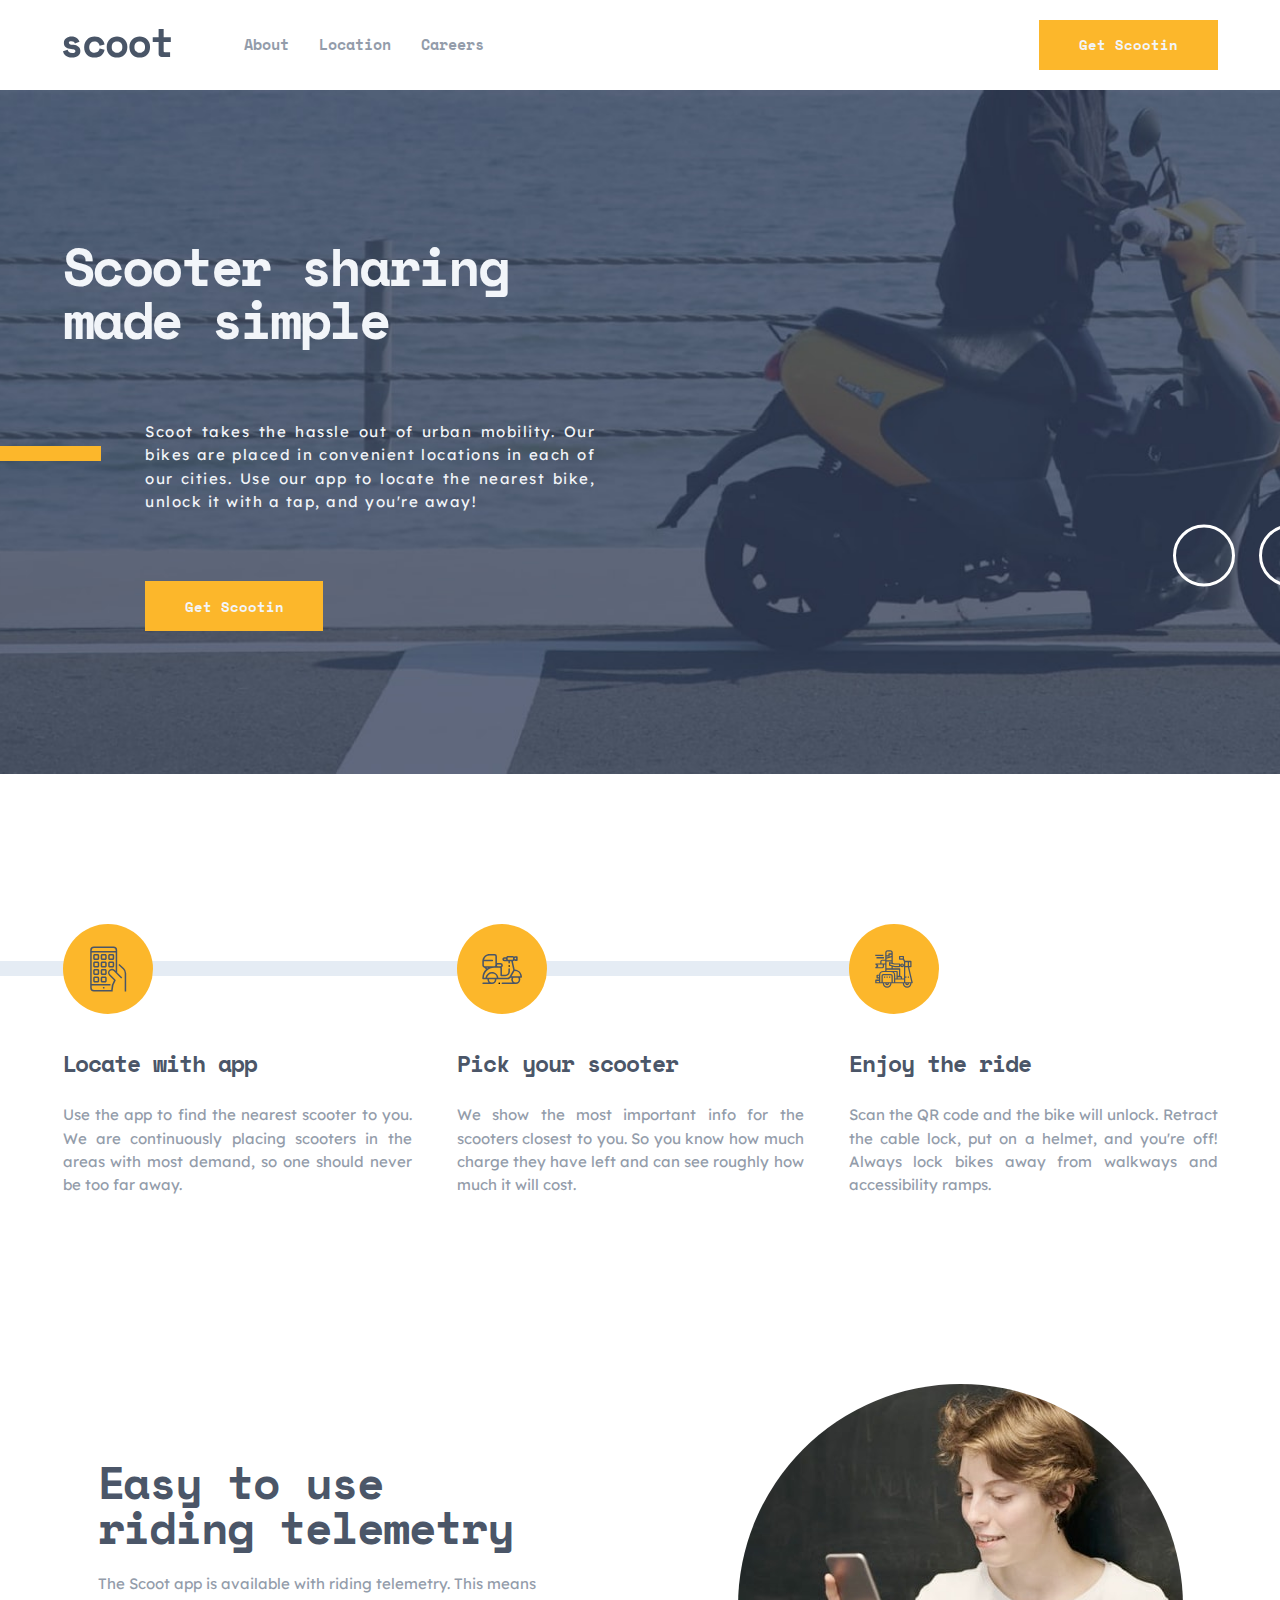
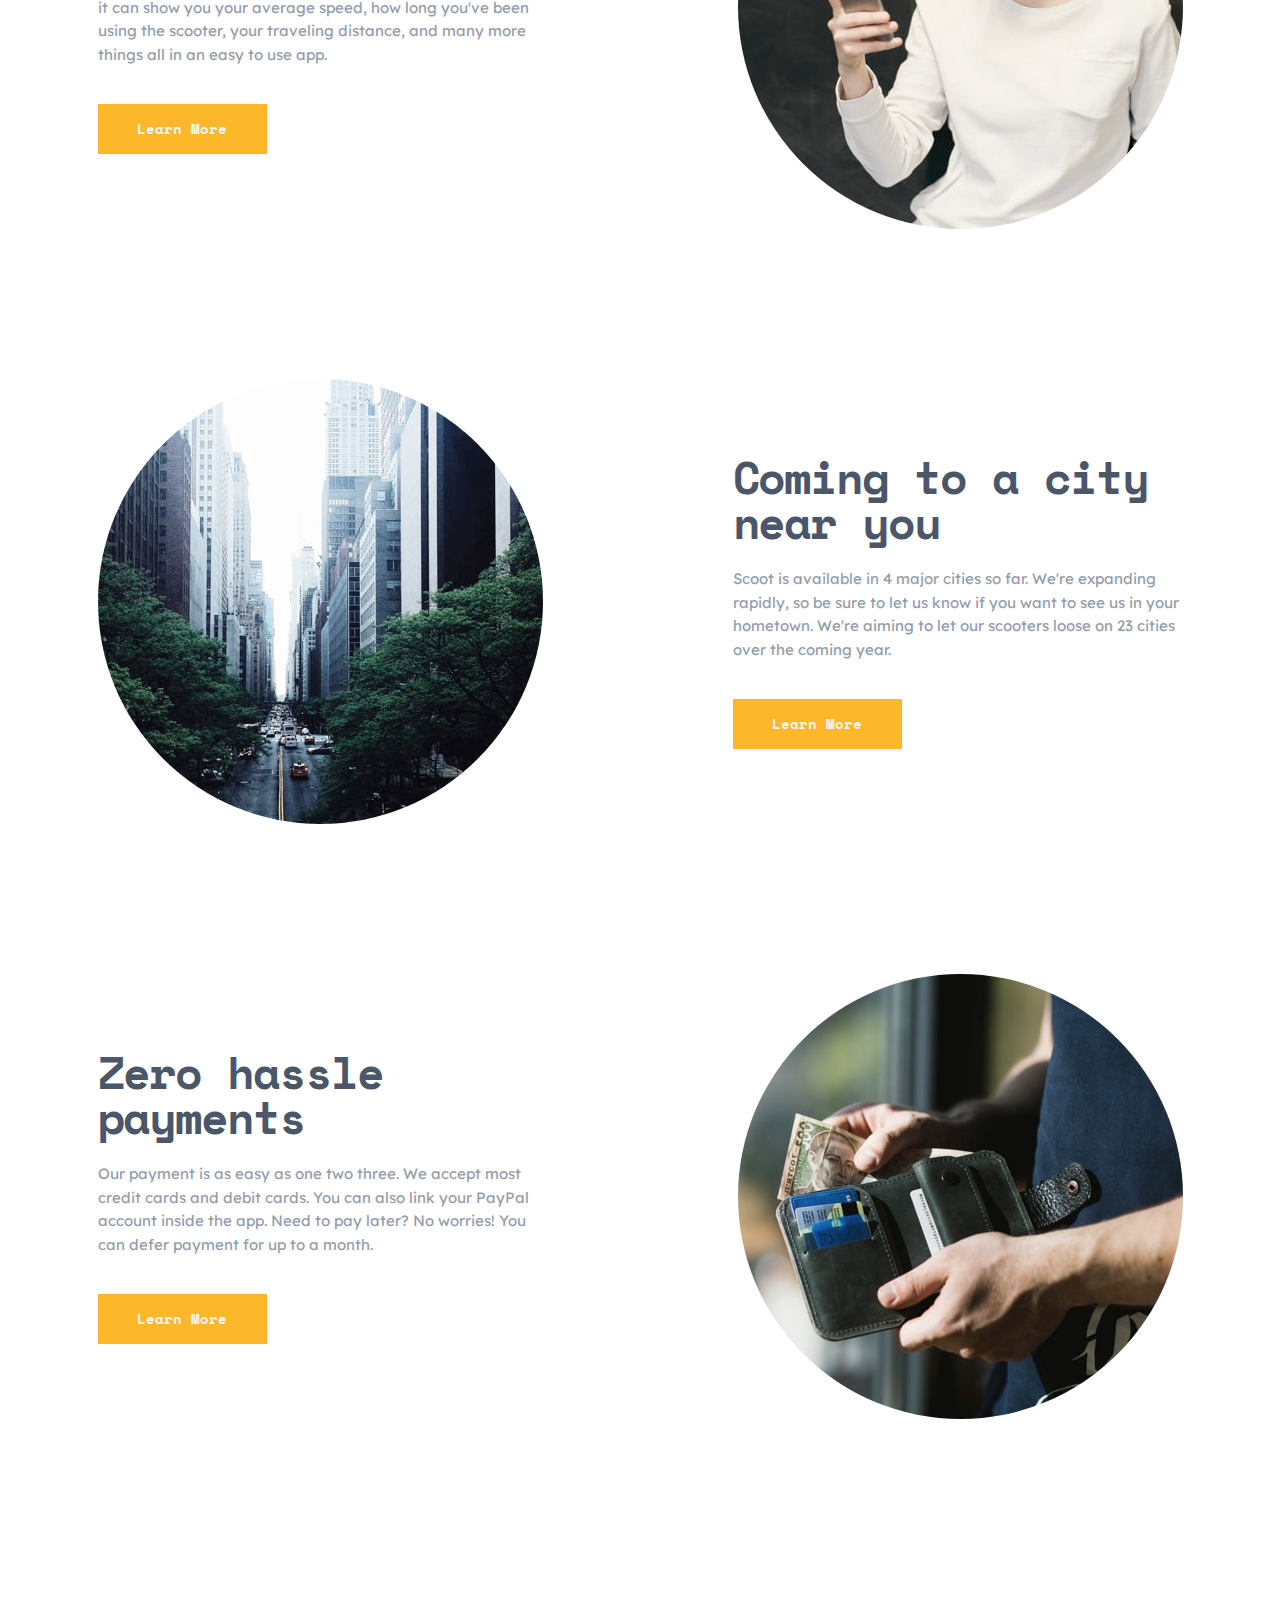
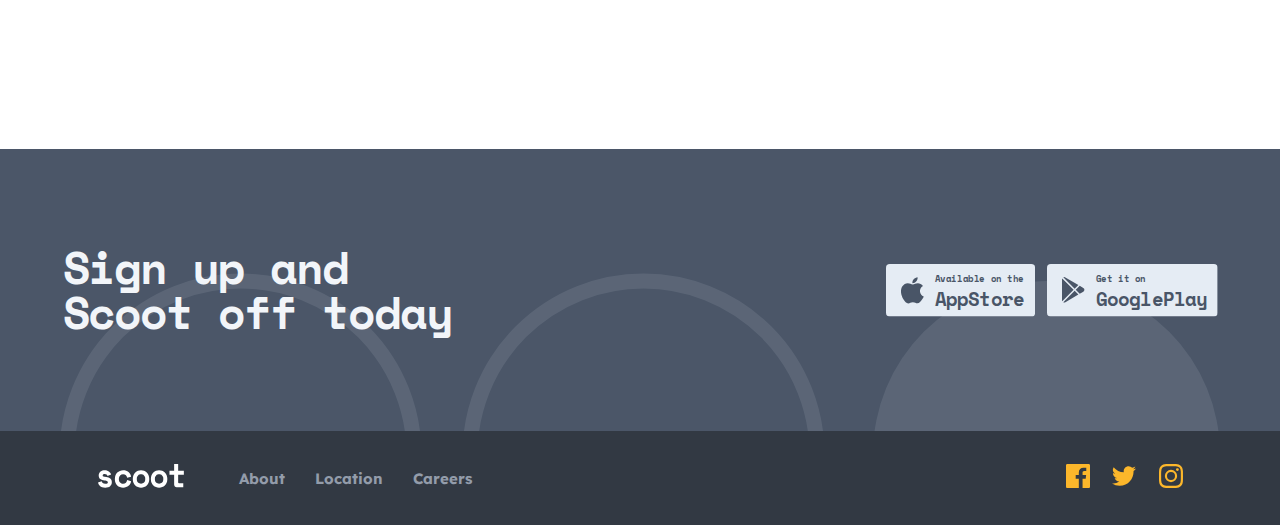
==== commit 3ee72989: "Modified components positions" ====
--- a/index.html
+++ b/index.html
@@ -31,39 +31,39 @@
   <main>
     <!-- Hero Section-->
     <section id="hero-section">
-      <div id="hero--main-content">
-        <h1>Scooter sharing made simple</h1>
-        <svg class="line" id="horizontal-yellow-line" xmlns="http://www.w3.org/2000/svg" width="203" height="15">
-          <path fill="none" stroke="#FCB72B" stroke-width="15" d="M203 7.5H.5" />
+      <div id="hero-section-container">
+        <div id="hero--main-content">
+          <h1>Scooter sharing made simple</h1>
+          <svg class="line" id="horizontal-yellow-line" xmlns="http://www.w3.org/2000/svg" width="203" height="15">
+            <path fill="none" stroke="#FCB72B" stroke-width="15" d="M203 7.5H.5" />
+          </svg>
+          <p>Scoot takes the hassle out of urban mobility. Our bikes are placed in convenient
+            locations in each of our cities. Use our app to locate the nearest bike, unlock
+            it with a tap, and you're away!</p>
+          <button class="primary"><a href="#cta-section">Get Scootin</a></button>
+        </div>
+        <svg class="right-arrow" xmlns="http://www.w3.org/2000/svg" width="452" height="151">
+          <g fill="none" fill-rule="evenodd" stroke="#FCB72B" stroke-linejoin="bevel" stroke-width="15">
+            <path d="M407.952 145.444l38.426-38.426-38.426-38.426" />
+            <path d="M0 8h270.115v99.369h176.263" />
+          </g>
         </svg>
-        <p>Scoot takes the hassle out of urban mobility. Our bikes are placed in convenient
-          locations in each of our cities. Use our app to locate the nearest bike, unlock
-          it with a tap, and you're away!</p>
-        <button class="primary"><a href="#cta-section">Get Scootin</a></button>
+        <svg class="white-circles" xmlns="http://www.w3.org/2000/svg" width="234" height="63">
+          <g fill="none" fill-rule="evenodd">
+            <circle cx="31" cy="31.5" r="29.5" stroke="#FFF" stroke-width="3" />
+            <circle cx="117" cy="31.5" r="29.5" stroke="#FFF" stroke-width="3" />
+            <circle cx="203" cy="31.5" r="31" fill="#FFF" />
+          </g>
+        </svg>
       </div>
-      <svg class="right-arrow" xmlns="http://www.w3.org/2000/svg" width="452" height="151">
-        <g fill="none" fill-rule="evenodd" stroke="#FCB72B" stroke-linejoin="bevel" stroke-width="15">
-          <path d="M407.952 145.444l38.426-38.426-38.426-38.426" />
-          <path d="M0 8h270.115v99.369h176.263" />
-        </g>
-      </svg>
-      <svg class="white-circles" xmlns="http://www.w3.org/2000/svg" width="234" height="63">
-        <g fill="none" fill-rule="evenodd">
-          <circle cx="31" cy="31.5" r="29.5" stroke="#FFF" stroke-width="3" />
-          <circle cx="117" cy="31.5" r="29.5" stroke="#FFF" stroke-width="3" />
-          <circle cx="203" cy="31.5" r="31" fill="#FFF" />
-        </g>
-      </svg>
     </section>
 
     <!--- Features section --->
     <section id="features-section">
-      <svg class="line" id="gray-line" xmlns="http://www.w3.org/2000/svg" width="203" height="15">
-        <path fill="none" stroke="#FCB72B" stroke-width="15" d="M203 7.5H.5" />
-      </svg>
+      <div class="line" id="gray-line"></div>
       <ul>
         <li>
-          <img src="./src/assets/icons/locate.svg" alt="Locate">
+          <img class="features-icon" id="locate-app" src="./src/assets/icons/locate.svg" alt="Locate">
           <div>
             <h4>Locate with app</h4>
             <p>Use the app to find the nearest scooter to you. We are continuously placing scooters
@@ -71,7 +71,7 @@
           </div>
         </li>
         <li>
-          <img src="./src/assets/icons/scooter.svg" alt="Scooter">
+          <img class="features-icon" id="pick-scooter" src="./src/assets/icons/scooter.svg" alt="Scooter">
           <div>
             <h4>Pick your scooter</h4>
             <p>We show the most important info for the scooters closest to you. So you know how much
@@ -79,7 +79,7 @@
           </div>
         </li>
         <li>
-          <img src="./src/assets/icons/ride.svg" alt="Ride">
+          <img class="features-icon" id="enjoy-ride" src="./src/assets/icons/ride.svg" alt="Ride">
           <div>
             <h4>Enjoy the ride</h4>
             <p>Scan the QR code and the bike will unlock. Retract the cable lock, put on a helmet,
@@ -169,31 +169,33 @@
   </main>
 
   <footer>
-    <a href="#"><img class="logo" src="./src/assets/logo.svg" alt="Company Logo"></a>
-    <div id="footer-main-content">
-      <nav>
-        <ul>
-          <li><a href="./src/html/about.html">About</a></li>
-          <li><a href="./src/html/locations.html">Location</a></li>
-          <li><a href="./src/html/careers.html">Careers</a></li>
-        </ul>
-      </nav>
-      <div class="social-media-grp">
-        <a href="#">
-          <svg class="social-media-icons" xmlns="http://www.w3.org/2000/svg" width="24" height="24">
-            <path fill="#FCB72B" d="M22.675 0H1.325C.593 0 0 .593 0 1.325v21.351C0 23.407.593 24 1.325 24H12.82v-9.294H9.692v-3.622h3.128V8.413c0-3.1 1.893-4.788 4.659-4.788 1.325 0 2.463.099 2.795.143v3.24l-1.918.001c-1.504 0-1.795.715-1.795 1.763v2.313h3.587l-.467 3.622h-3.12V24h6.116c.73 0 1.323-.593 1.323-1.325V1.325C24 .593 23.407 0 22.675 0z" />
-          </svg>
-        </a>
-        <a href="#">
-          <svg class="social-media-icons" xmlns="http://www.w3.org/2000/svg" width="24" height="20">
-            <path fill="#FCB72B" d="M24 2.557a9.83 9.83 0 01-2.828.775A4.932 4.932 0 0023.337.608a9.864 9.864 0 01-3.127 1.195A4.916 4.916 0 0016.616.248c-3.179 0-5.515 2.966-4.797 6.045A13.978 13.978 0 011.671 1.149a4.93 4.93 0 001.523 6.574 4.903 4.903 0 01-2.229-.616c-.054 2.281 1.581 4.415 3.949 4.89a4.935 4.935 0 01-2.224.084 4.928 4.928 0 004.6 3.419A9.9 9.9 0 010 17.54a13.94 13.94 0 007.548 2.212c9.142 0 14.307-7.721 13.995-14.646A10.025 10.025 0 0024 2.557z" />
-          </svg>
-        </a>
-        <a href="#">
-          <svg class="social-media-icons" xmlns="http://www.w3.org/2000/svg" width="24" height="24">
-            <path fill="#FCB72B" d="M12 2.163c3.204 0 3.584.012 4.85.07 3.252.148 4.771 1.691 4.919 4.919.058 1.265.069 1.645.069 4.849 0 3.205-.012 3.584-.069 4.849-.149 3.225-1.664 4.771-4.919 4.919-1.266.058-1.644.07-4.85.07-3.204 0-3.584-.012-4.849-.07-3.26-.149-4.771-1.699-4.919-4.92-.058-1.265-.07-1.644-.07-4.849 0-3.204.013-3.583.07-4.849.149-3.227 1.664-4.771 4.919-4.919 1.266-.057 1.645-.069 4.849-.069zM12 0C8.741 0 8.333.014 7.053.072 2.695.272.273 2.69.073 7.052.014 8.333 0 8.741 0 12c0 3.259.014 3.668.072 4.948.2 4.358 2.618 6.78 6.98 6.98C8.333 23.986 8.741 24 12 24c3.259 0 3.668-.014 4.948-.072 4.354-.2 6.782-2.618 6.979-6.98.059-1.28.073-1.689.073-4.948 0-3.259-.014-3.667-.072-4.947-.196-4.354-2.617-6.78-6.979-6.98C15.668.014 15.259 0 12 0zm0 5.838a6.162 6.162 0 100 12.324 6.162 6.162 0 000-12.324zM12 16a4 4 0 110-8 4 4 0 010 8zm6.406-11.845a1.44 1.44 0 100 2.881 1.44 1.44 0 000-2.881z" />
-          </svg>
-        </a>
+    <div class="container">
+      <a href="#"><img class="logo" src="./src/assets/logo.svg" alt="Company Logo"></a>
+      <div id="footer-main-content">
+        <nav>
+          <ul>
+            <li><a href="./src/html/about.html">About</a></li>
+            <li><a href="./src/html/locations.html">Location</a></li>
+            <li><a href="./src/html/careers.html">Careers</a></li>
+          </ul>
+        </nav>
+        <div class="social-media-grp">
+          <a href="#">
+            <svg class="social-media-icons" xmlns="http://www.w3.org/2000/svg" width="24" height="24">
+              <path fill="#FCB72B" d="M22.675 0H1.325C.593 0 0 .593 0 1.325v21.351C0 23.407.593 24 1.325 24H12.82v-9.294H9.692v-3.622h3.128V8.413c0-3.1 1.893-4.788 4.659-4.788 1.325 0 2.463.099 2.795.143v3.24l-1.918.001c-1.504 0-1.795.715-1.795 1.763v2.313h3.587l-.467 3.622h-3.12V24h6.116c.73 0 1.323-.593 1.323-1.325V1.325C24 .593 23.407 0 22.675 0z" />
+            </svg>
+          </a>
+          <a href="#">
+            <svg class="social-media-icons" xmlns="http://www.w3.org/2000/svg" width="24" height="20">
+              <path fill="#FCB72B" d="M24 2.557a9.83 9.83 0 01-2.828.775A4.932 4.932 0 0023.337.608a9.864 9.864 0 01-3.127 1.195A4.916 4.916 0 0016.616.248c-3.179 0-5.515 2.966-4.797 6.045A13.978 13.978 0 011.671 1.149a4.93 4.93 0 001.523 6.574 4.903 4.903 0 01-2.229-.616c-.054 2.281 1.581 4.415 3.949 4.89a4.935 4.935 0 01-2.224.084 4.928 4.928 0 004.6 3.419A9.9 9.9 0 010 17.54a13.94 13.94 0 007.548 2.212c9.142 0 14.307-7.721 13.995-14.646A10.025 10.025 0 0024 2.557z" />
+            </svg>
+          </a>
+          <a href="#">
+            <svg class="social-media-icons" xmlns="http://www.w3.org/2000/svg" width="24" height="24">
+              <path fill="#FCB72B" d="M12 2.163c3.204 0 3.584.012 4.85.07 3.252.148 4.771 1.691 4.919 4.919.058 1.265.069 1.645.069 4.849 0 3.205-.012 3.584-.069 4.849-.149 3.225-1.664 4.771-4.919 4.919-1.266.058-1.644.07-4.85.07-3.204 0-3.584-.012-4.849-.07-3.26-.149-4.771-1.699-4.919-4.92-.058-1.265-.07-1.644-.07-4.849 0-3.204.013-3.583.07-4.849.149-3.227 1.664-4.771 4.919-4.919 1.266-.057 1.645-.069 4.849-.069zM12 0C8.741 0 8.333.014 7.053.072 2.695.272.273 2.69.073 7.052.014 8.333 0 8.741 0 12c0 3.259.014 3.668.072 4.948.2 4.358 2.618 6.78 6.98 6.98C8.333 23.986 8.741 24 12 24c3.259 0 3.668-.014 4.948-.072 4.354-.2 6.782-2.618 6.979-6.98.059-1.28.073-1.689.073-4.948 0-3.259-.014-3.667-.072-4.947-.196-4.354-2.617-6.78-6.979-6.98C15.668.014 15.259 0 12 0zm0 5.838a6.162 6.162 0 100 12.324 6.162 6.162 0 000-12.324zM12 16a4 4 0 110-8 4 4 0 010 8zm6.406-11.845a1.44 1.44 0 100 2.881 1.44 1.44 0 000-2.881z" />
+            </svg>
+          </a>
+        </div>
       </div>
     </div>
   </footer>
--- a/src/css/styles.css
+++ b/src/css/styles.css
@@ -216,11 +216,13 @@
 header {
     position: relative;
     height: 6rem;
-    padding: 2rem 10.5rem;
+    max-width: 85rem;
+    margin: auto;
+    gap: calc(4rem + 3rem);
 }
 
 header .logo {
-    padding-right: 3.64rem;
+    margin-left: 4rem;
 }
 
 .mobile-nav-toggle {
@@ -237,6 +239,10 @@
 
 header nav ul {
     gap: 2rem;
+}
+
+header #primary-nav-btn {
+    margin-right: 4rem;
 }
 
 nav a { /*for underline hover effect*/
@@ -270,6 +276,14 @@
         position: relative;
         padding: 0 2.45rem;
     }
+
+    header .logo {
+        margin-left: 0;
+    }
+
+    header #primary-nav-btn {
+        margin-right: 0;
+    }
 }
 
 @media (max-width:768px) { /*means in mobile mode*/
@@ -308,7 +322,7 @@
         background-color: hsla(216, 16%, 35%, 1);
 
         height: calc(100vh - 4.29rem);
-        width: 66%;
+        max-width: 66%;
         position: absolute;
         top: 4.3rem;
         left: 0;
@@ -351,41 +365,52 @@
     background-size: cover;
     background-position: center;
     position: relative;
-    height: 40.625rem;
     overflow: hidden;
 }
 
 #hero--main-content {
     height: 100%;
     text-align: center;
-    padding: 7.2rem 2rem;
+    padding: 7.2rem 2rem 11.2rem 2rem;
 }
 
 #hero--main-content h1 {
-    max-width: 20rem;
+    max-width: 13ch;
     margin: auto;
     padding-bottom: 1.5rem;
-}
-
-#horizontal-yellow-line {
-    display: none;
 }
 
 #hero--main-content p {
     color: var(--snow); /*overriding typical setting*/
     margin: auto;
     padding-bottom: 2rem;
-    
 }
 
 #hero-section .right-arrow {
     position: absolute;
     bottom: 2rem;
-    right: 60%;
-}
-
-.white-circles {
+    left: -15rem;
+}
+
+.white-circles, #horizontal-yellow-line {
     display: none;
+}
+
+.right-arrow path, 
+.left-downward-arrow path, 
+.left-upward-arrow path{
+    stroke-dasharray: 1000;
+    stroke-dashoffset: 1000;
+    animation: dash 2s linear infinite;
+}
+  
+@keyframes dash {
+    from {
+        stroke-dashoffset: 822;
+    }
+    to {
+        stroke-dashoffset: 0;
+    }
 }
 
 @media (min-width: 768px) { /*For tablet*/
@@ -415,42 +440,52 @@
         background-image: url("../assets/images/home-hero-desktop.jpg");
     }
 
+    #hero-section-container {
+        padding-top: 10rem;
+        padding-bottom: 9.5rem;
+        position: relative;
+        max-width: 85rem;
+        margin: auto;
+    }
+
     #hero--main-content {
         text-align: start;
-        padding: 9.5rem 0;
+        padding: 0;
     }
 
     #hero--main-content h1 {
-        max-width: 36rem;
-        margin-left: clamp(2.5rem, 8vw, 10.5rem);
+        max-width: 16ch;
+        margin-left: 4rem;
         padding-bottom: 2.5rem;
     }
 
     #horizontal-yellow-line {
-        display: inline-block;
+        display: block;
         position: absolute;
-        bottom: 19rem;
-        left: -5rem;
+        top: 52%;
+        left: -7rem;
     }
 
     #hero--main-content p {
-        max-width: 31rem;
-        margin-left: clamp(5rem, 14vw, 16rem);
-        padding-bottom: 2rem;
+        max-width: 50ch;
+        margin: 2.5rem 0 2.5rem 9.5rem;
+        text-align: justify;
     }
 
     #hero--main-content .primary {
-        margin-left: clamp(5rem, 14vw, 16rem);
+        margin-left: 9.5rem;
     }
 
     #hero-section .right-arrow {
-        bottom: 10rem;
-        left: clamp(30vw, 60vw, 80vw);
+        top: 52%;
+        left: 43rem;
     }
 
     #hero-section .white-circles {
-        right: -3.5rem !important;
-        bottom: 11rem !important;
+        bottom: unset;
+        top: 63.5%;
+        right: unset;
+        left: 78rem;
     }
 }
 
@@ -464,9 +499,34 @@
     padding: 7.5rem 2rem 5.5rem 2rem;
 }
 
-#features-section img {
+#features-section .features-icon {
     width: 3.5rem;
     height: 3.5rem;
+    animation: bounce 3s ease-in infinite;
+}
+
+@keyframes bounce {
+    70% {
+        transform: translateY(0%);
+    }
+    80% {
+        transform: translateY(-20%);
+    }
+    90% {
+        transform: translateY(0%);
+    }
+    95% {
+        transform: translateY(-10%);
+    }
+    97% {
+        transform: translateY(0%);
+    }
+    99% {
+        transform: translateY(-2%);
+    }
+    100% {
+        transform: translateY(0%);
+    }
 }
 
 #features-section h4 {
@@ -477,7 +537,15 @@
     padding-bottom: 3rem;
 }
 
-#vertical-gray-line {
+#pick-scooter {
+    animation-delay: 1s !important;
+}
+  
+#enjoy-ride {
+    animation-delay: 1.8s !important;
+}
+
+#gray-line {
     display: none;
 }
 
@@ -485,9 +553,10 @@
     #features-section {
         text-align: start;
         padding: 7.63rem 6rem 5.5rem 8rem;
+        position: relative;
     }
     
-    #features-section img {
+    #features-section .features-icon {
         width: 6rem;
         height: 6rem;
     }
@@ -513,25 +582,25 @@
         display: block;
         position: absolute;
         z-index: -1;
-        rotate: 90deg;
-        left: 4.25rem;
-        bottom: 0;
-        transform: scaleX(2.5);
-    }
-
-    #features-section #gray-line path {
-        stroke: var(--light-grey);
+        background-color: var(--light-grey);
+        width: 1rem;
+        height: 95%;
+        top: -10rem;
+        left: 10.4rem;
     }
 }
 
 @media (min-width: 1024px) {
     #features-section {
-        padding: 10rem 10.5rem;
+        max-width: 85rem;
+        margin: auto;
+        padding: 10rem 0;
     }
 
     #features-section ul {
         display: flex;
-        gap: 2rem;
+        gap: 3rem;
+        margin: 0 4rem;
     }
 
     #features-section li {
@@ -539,11 +608,15 @@
         gap: 2.5rem;
     }
 
+    #features-section p {
+        text-align: justify;
+    }
+
     #features-section #gray-line {
-        rotate: 0deg;
-        left: 4.25rem;
-        bottom: 2rem;
-        transform: scaleX(1);
+        width: 100%;
+        height: 1rem;
+        top: 12.5rem;
+        left: -26rem;
     }
 }
 
@@ -554,11 +627,11 @@
 ----------------------------------- */
 .description-section {
     overflow: hidden;
-    padding: 0 2rem;
+    padding: 0 2.5rem;
     text-align: center;
 }
 
-.description-section ul li {
+.description-section .description {
     padding-bottom: 7.5rem;
     position: relative;
 }
@@ -574,13 +647,13 @@
 }
 
 #description__1 .left-downward-arrow {
-    top: 22%;
+    top: 12rem;
     left: 0;
 }
 
 #description__2 .right-arrow {
     top: 0;
-    left: -10%;
+    right: 30%;
 }  
 
 #description__3 .left-downward-arrow {
@@ -596,7 +669,6 @@
 
 .description p {
     padding: 1.5rem 0;
-    max-width: 19.5rem;
     margin: auto;
 }
 
@@ -604,15 +676,26 @@
     display: none;
 }
 
-
 @media (min-width: 768px) {
     .description-section ul li {
-        padding-bottom: 9.38rem;;
+        padding-bottom: 9.38rem;
     }
 
     #description__1 .left-downward-arrow {
-        right: -10%;
-        left: auto;
+        top: 19.5rem;
+        left: unset;
+        right: -5%;
+    }
+
+    #description__2 .right-arrow {
+        top: 0;
+        right: unset;
+        left: -10%;
+    }  
+
+    #description__3 .left-downward-arrow {
+        top: 5.3rem;
+        left: 50%;
     }
 
     .description h2 {
@@ -642,7 +725,7 @@
 
 @media (min-width: 1024px) {
     .description-section {
-        padding: 0 10.5rem;
+        padding-bottom: 12rem;
         text-align: start;
     }
 
@@ -650,6 +733,9 @@
         display: flex;
         justify-content: space-between;
         align-items: center;
+        padding: 0 4rem 10rem 4rem;
+        max-width: 85rem;
+        margin: auto;
     }
 
     .description-section #description__1,
@@ -663,7 +749,11 @@
 
     #description__1 .left-downward-arrow {
         right: -10%;
-        top: 10rem;
+    }
+
+    #description__3 .left-downward-arrow {
+        left: unset;
+        right: -35%;
     }
 
     .description-section .description h2 {
@@ -728,7 +818,12 @@
     .hero {
         height: 12.5rem;
         justify-items: flex-start;
-        padding-left: 6rem;
+    }
+
+    .hero .container {
+        width: 85rem;
+        padding-left: 4rem;
+        margin: auto;
     }
 
     #hero--about {
@@ -750,7 +845,6 @@
 
 @media (min-width: 1024px) { /*For desktop*/
     .hero {
-        padding-left: 10.5rem;
         margin-bottom: 7.5rem;
     }
 
@@ -769,6 +863,10 @@
     About - Description Section (V similar to Description Section) 
 
 ----------------------------------- */
+#about--description-section {
+    padding-bottom: 4.5rem;
+}
+
 #about--description__1 .left-upward-arrow,
 #about--description__2 .right-arrow {
     position: absolute;
@@ -786,12 +884,14 @@
 
 @media (min-width: 768px) {
     #about--description__1 .left-upward-arrow {
-        right: -3.5%;
-        left: auto;
+        top: 45%;
+        left: unset;
+        right: -8%;
     }
 
     #about--description__2 .right-arrow {
-        left: -5%;
+        right: unset;
+        left: -10%;
     } 
 
     #about--description-section ul li {
@@ -1113,14 +1213,19 @@
 }
 
 @media (min-width: 1024px) {
+    #careers--description-section {
+        padding-bottom: 0;
+    }
+
     #careers--jobs-section {
-        padding: 0 10.5rem;
+        max-width: 85rem;
+        margin: auto;
     }    
 }
 
 /* --------------------------------
 
-    Locations - Jobs Section 
+    Locations - Maps Section 
 
 ----------------------------------- */
 #locations--info-section {
@@ -1146,17 +1251,26 @@
 #more-info-text {
     padding-top: 3.5rem;
     text-align: center;
+    padding: 0 4rem;
+    max-width: 85rem;
+    margin: auto;
 }
 
 #more-info-text p {
     padding: 2rem 0;
+}
+
+#more-info-text .primary {
+    min-width: 12rem; 
 }
 
 @media (min-width: 768px) {
     #locations--info-section #world-map {
         position: relative;
-    }
-
+        width: 48rem;
+        margin: auto;
+        padding-top: 3rem;
+    }
 
     #locations--info-section {
         padding: 0 2rem 7.5rem 2rem;
@@ -1185,23 +1299,23 @@
     }
 
     #new-york {
-        top: 18.5%;
-        left: 18%;
+        top: 22%;
+        left: 16%;
     }
 
     #london {
-        top: 11%;
-        left: 38.5%;
-    }
-
-    #jakarta {
-        top: 53.5%;
-        left: 73%;
+        top: 16%;
+        left: 36%;
     }
     
     #yokohama {
-        top: 23%;
-        left: 80.5%;
+        top: 25%;
+        left: 78%;
+    }
+
+    #jakarta {
+        top: 50%;
+        left: 71%;
     }
 
     #more-info-text p {
@@ -1212,8 +1326,8 @@
 }
 
 @media (min-width: 1024px) {
-    #locations--info-section {
-        padding: 0 10.5rem 7.5rem 10.5rem;
+    #locations--info-section #world-map {
+        width: 68.5rem;
     }
 
     #more-info-text {
@@ -1224,6 +1338,26 @@
         align-items: center;
     }
 
+    #new-york {
+        top: 22.5%;
+        left: 18.5%;
+    }
+
+    #london {
+        top: 16.5%;
+        left: 39%;
+    }
+    
+    #yokohama {
+        top: 27%;
+        left: 80.5%;
+    }
+
+    #jakarta {
+        top: 53.5%;
+        left: 73.5%;
+    }
+
     #more-info-text h2 {
         min-width: 18rem;
     }
@@ -1292,9 +1426,11 @@
 @media (min-width: 1024px) {
     #cta--main-content {
         display: flex;
-        padding: 6.4rem 10.5rem;
+        padding: 6.4rem 4rem;
         text-align: start;
         justify-content: space-between;
+        max-width: 85rem;
+        margin: auto;
     }
 
     #cta--main-content #cta--heading {
@@ -1316,6 +1452,11 @@
     background-color: var(--very-dark-navy);
     text-align: center;
     padding: 4rem 0 5.5rem 0;
+}
+
+footer .container {
+    max-width: 85rem;
+    margin: auto;
 }
 
 footer .logo {
@@ -1359,6 +1500,13 @@
         padding: 2.2rem 2.5rem;
     }
 
+    footer .container {
+        display: flex;
+        width: 85rem;
+        margin: auto;
+        padding: 0;
+    }
+
     footer .logo {
         padding-right: 3.64rem;
     }
@@ -1381,7 +1529,7 @@
 }
 
 @media (min-width: 1024px) {
-    footer {
-        padding: 2.2rem 10.5rem;
+    footer .container {
+        padding: 0 4rem;
     }
 }